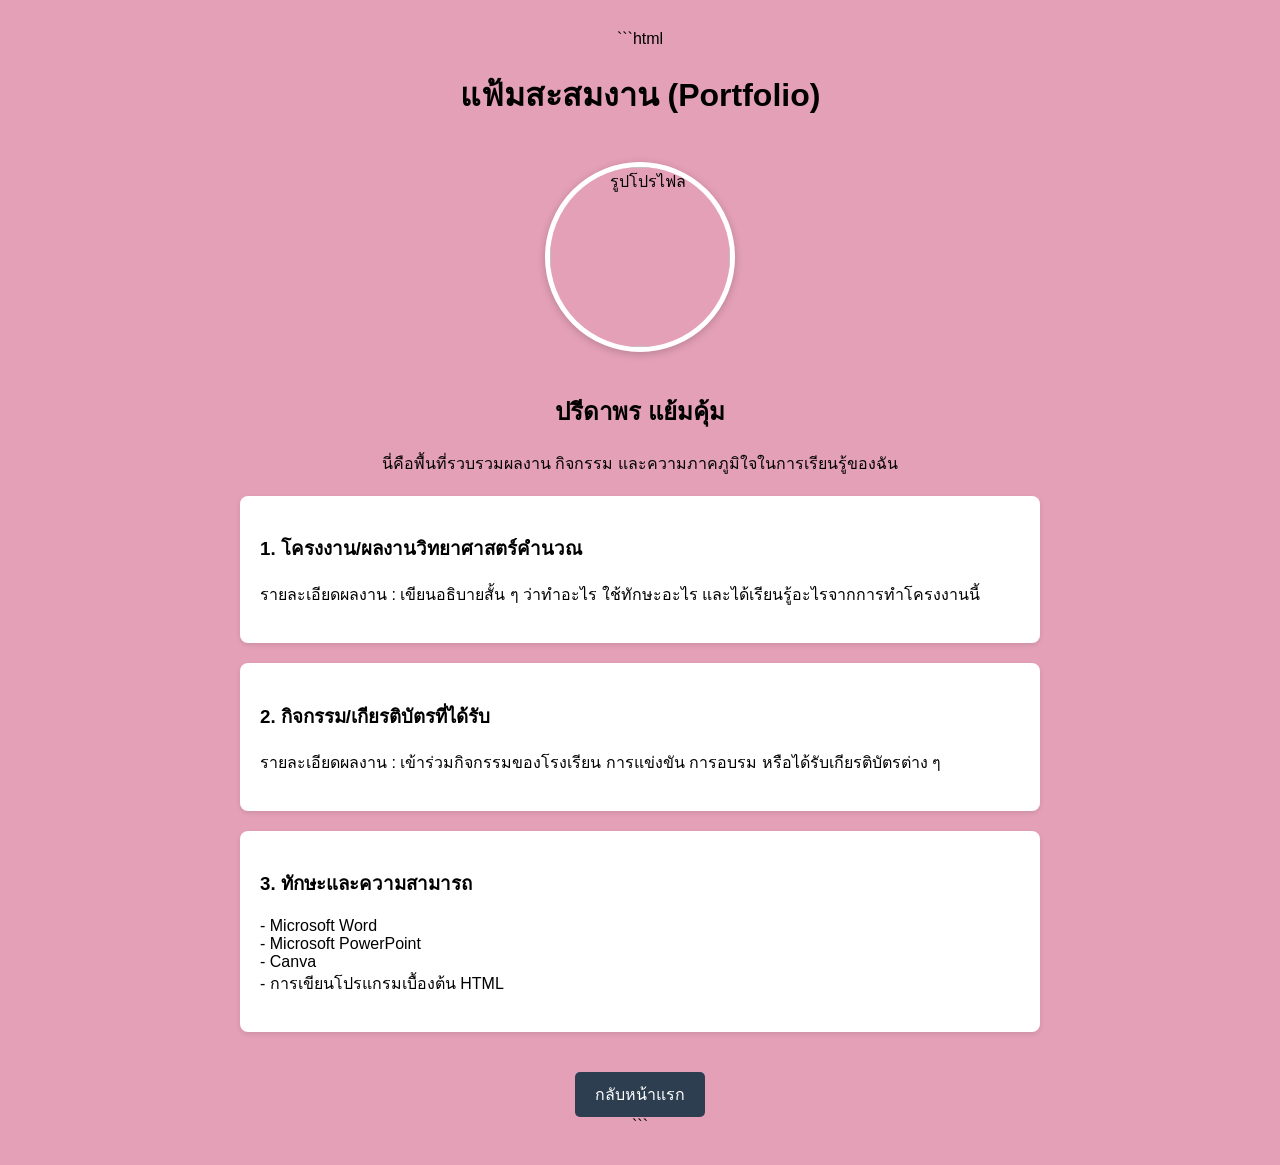
==== portfolio.html @ 38b05a78 "Update portfolio.html" ====
```html
<!DOCTYPE html>
<html lang="th">
<head>
<meta charset="UTF-8">
<meta name="viewport" content="width=device-width, initial-scale=1.0">
<title>แฟ้มสะสมงานของฉัน</title>

<style>
body {
    font-family: sans-serif;
    background-color: #E4A0B7;
    text-align: center;
    padding: 30px;
    margin: 0;
}

.container {
    max-width: 800px;
    margin: 0 auto;
}

.profile {
    width: 180px;
    height: 180px;
    border-radius: 50%;
    object-fit: cover;
    border: 5px solid white;
    box-shadow: 0 2px 8px rgba(0,0,0,0.2);
    margin: 20px 0;
}

.project-card {
    background: white;
    padding: 20px;
    margin: 20px 0;
    border-radius: 8px;
    box-shadow: 0 2px 5px rgba(0,0,0,0.1);
    text-align: left;
}

.btn {
    display: inline-block;
    background: #2c3e50;
    color: white;
    padding: 10px 20px;
    text-decoration: none;
    border-radius: 5px;
    margin-top: 20px;
}

.btn:hover {
    background: #34495e;
}
</style>

</head>
<body>

<div class="container">

    <h1>แฟ้มสะสมงาน (Portfolio)</h1>

    <!-- รูปโปรไฟล์ -->
    <img src="profile.jpg" alt="รูปโปรไฟล์" class="profile">

    <h2>ปรีดาพร แย้มคุ้ม</h2>

    <p>นี่คือพื้นที่รวบรวมผลงาน กิจกรรม และความภาคภูมิใจในการเรียนรู้ของฉัน</p>

    <!-- กล่องผลงานชิ้นที่ 1 -->
    <div class="project-card">
        <h3>1. โครงงาน/ผลงานวิทยาศาสตร์คำนวณ</h3>
        <p>
            รายละเอียดผลงาน : เขียนอธิบายสั้น ๆ ว่าทำอะไร
            ใช้ทักษะอะไร และได้เรียนรู้อะไรจากการทำโครงงานนี้
        </p>
    </div>

    <!-- กล่องผลงานชิ้นที่ 2 -->
    <div class="project-card">
        <h3>2. กิจกรรม/เกียรติบัตรที่ได้รับ</h3>
        <p>
            รายละเอียดผลงาน : เข้าร่วมกิจกรรมของโรงเรียน
            การแข่งขัน การอบรม หรือได้รับเกียรติบัตรต่าง ๆ
        </p>
    </div>

    <!-- กล่องผลงานชิ้นที่ 3 -->
    <div class="project-card">
        <h3>3. ทักษะและความสามารถ</h3>
        <p>
            - Microsoft Word<br>
            - Microsoft PowerPoint<br>
            - Canva<br>
            - การเขียนโปรแกรมเบื้องต้น HTML
        </p>
    </div>

    <!-- ปุ่มกลับหน้าแรก -->
    <a href="index.html" class="btn">กลับหน้าแรก</a>

</div>

</body>
</html>
```
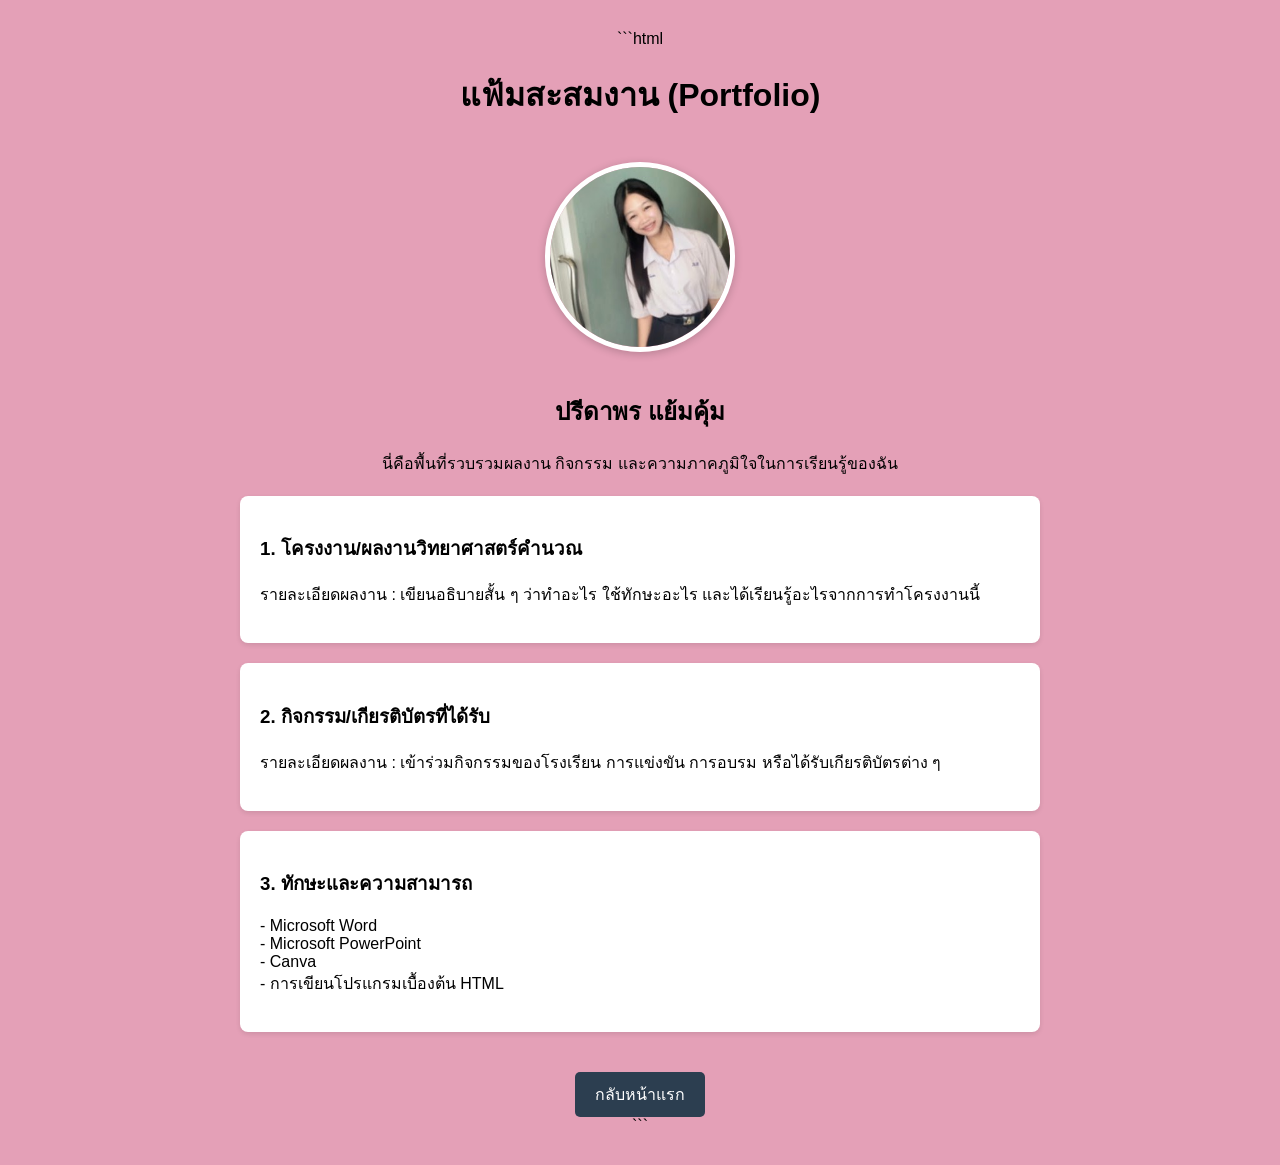
==== commit 9e0d503f: "Update portfolio.html" ====
--- a/portfolio.html
+++ b/portfolio.html
@@ -63,7 +63,7 @@
     <h1>แฟ้มสะสมงาน (Portfolio)</h1>
 
     <!-- รูปโปรไฟล์ -->
-    <img src="profile.jpg" alt="รูปโปรไฟล์" class="profile">
+    <img src="Screenshot 2026-06-16 113105.jpg" alt="รูปโปรไฟล์" class="profile">
 
     <h2>ปรีดาพร แย้มคุ้ม</h2>
 
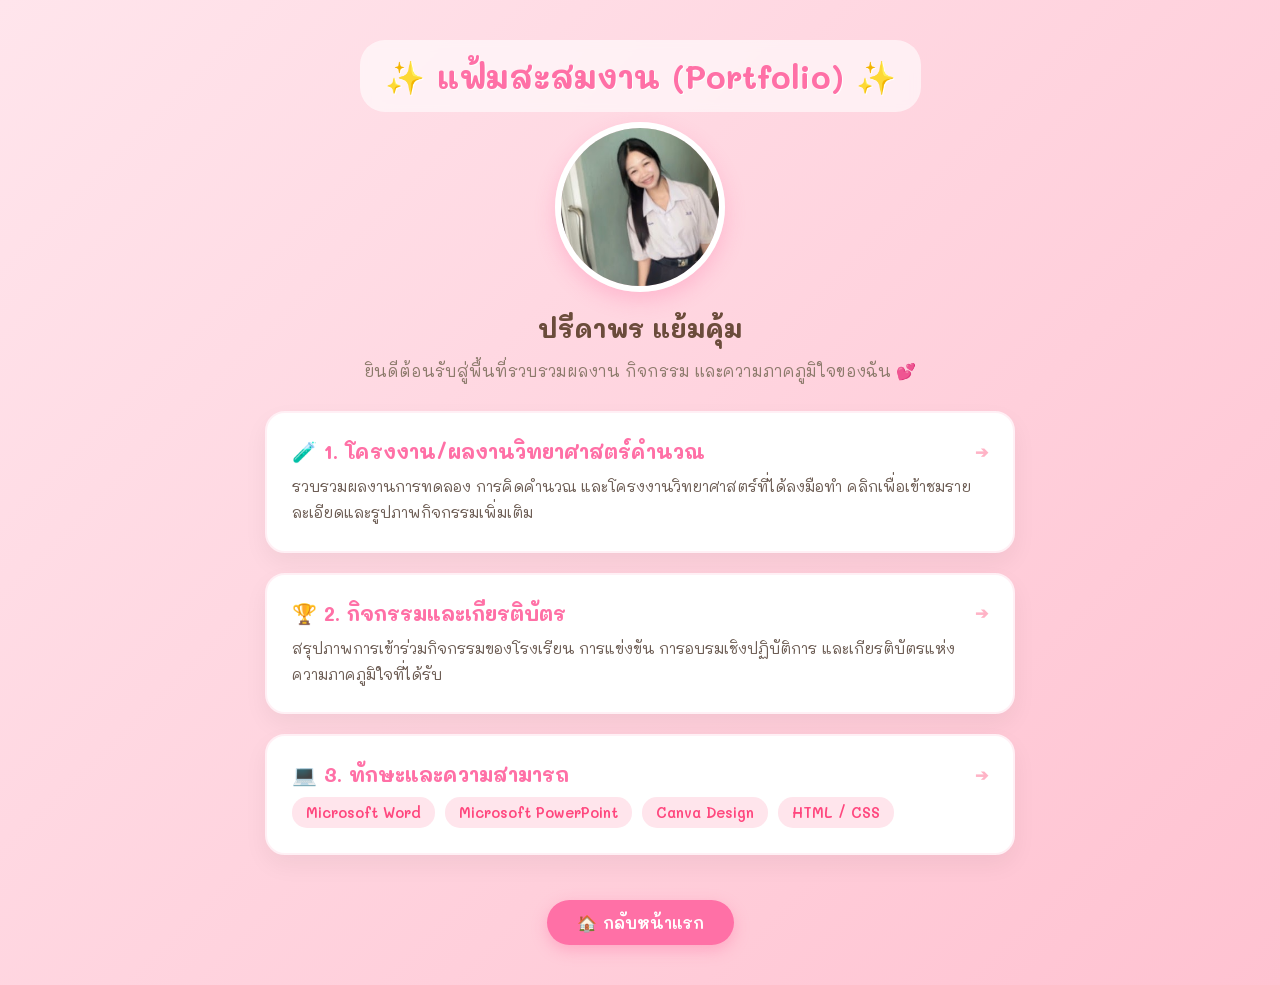
==== commit fe5702c5: "Update portfolio.html" ====
--- a/portfolio.html
+++ b/portfolio.html
@@ -1,57 +1,173 @@
-
-```html
 <!DOCTYPE html>
 <html lang="th">
 <head>
 <meta charset="UTF-8">
 <meta name="viewport" content="width=device-width, initial-scale=1.0">
-<title>แฟ้มสะสมงานของฉัน</title>
+<title>แฟ้มสะสมงานของฉัน ✨</title>
+
+<!-- นำเข้าฟอนต์น่ารัก Mali จาก Google Fonts -->
+<link rel="preconnect" href="https://fonts.googleapis.com">
+<link rel="preconnect" href="https://fonts.gstatic.com" crossorigin>
+<link href="https://fonts.googleapis.com/css2?family=Mali:wght@400;600;700&display=swap" rel="stylesheet">
 
 <style>
+* {
+    box-sizing: border-box;
+}
+
 body {
-    font-family: sans-serif;
-    background-color: #E4A0B7;
+    font-family: 'Mali', cursive, sans-serif;
+    background: linear-gradient(135deg, #FFE5EC 0%, #FFC2D1 100%);
+    color: #5A4B41;
     text-align: center;
-    padding: 30px;
+    padding: 40px 20px;
     margin: 0;
+    min-height: 100vh;
 }
 
 .container {
-    max-width: 800px;
+    max-width: 750px;
     margin: 0 auto;
 }
 
+/* ส่วนหัวข้อหลัก */
+.title-header {
+    background-color: rgba(255, 255, 255, 0.6);
+    padding: 15px 25px;
+    border-radius: 25px;
+    display: inline-block;
+    backdrop-filter: blur(5px);
+    margin-bottom: 10px;
+}
+
+h1 {
+    margin: 0;
+    color: #FF70A6;
+    font-size: 2rem;
+    text-shadow: 1px 1px 0px #fff;
+}
+
+.name {
+    color: #6B4C3B;
+    font-size: 1.6rem;
+    margin: 15px 0 5px 0;
+    font-weight: 700;
+}
+
+.subtitle {
+    color: #8C7A6B;
+    font-size: 1rem;
+    margin-bottom: 30px;
+}
+
+/* กรอบรูปโปรไฟล์น่ารักๆ */
+.profile-wrapper {
+    position: relative;
+    display: inline-block;
+}
+
 .profile {
-    width: 180px;
-    height: 180px;
+    width: 170px;
+    height: 170px;
     border-radius: 50%;
     object-fit: cover;
-    border: 5px solid white;
-    box-shadow: 0 2px 8px rgba(0,0,0,0.2);
+    border: 6px solid #FFFFFF;
+    box-shadow: 0 8px 20px rgba(255, 112, 166, 0.3);
+    transition: transform 0.3s ease;
+}
+
+.profile:hover {
+    transform: scale(1.05) rotate(3deg);
+}
+
+/* การ์ดผลงานที่คลิกได้ */
+.project-card {
+    background: #FFFFFF;
+    padding: 25px;
     margin: 20px 0;
-}
-
-.project-card {
-    background: white;
-    padding: 20px;
-    margin: 20px 0;
-    border-radius: 8px;
-    box-shadow: 0 2px 5px rgba(0,0,0,0.1);
+    border-radius: 20px;
+    box-shadow: 0 10px 25px rgba(0, 0, 0, 0.05);
+    border: 2px solid #FFF0F5;
     text-align: left;
-}
-
+    transition: all 0.3s cubic-bezier(0.25, 0.8, 0.25, 1);
+    position: relative;
+    display: block;
+    text-decoration: none;
+    color: inherit;
+    cursor: pointer;
+}
+
+/* เอฟเฟกต์เมื่อวางเมาส์บนการ์ด */
+.project-card:hover {
+    transform: translateY(-6px);
+    box-shadow: 0 15px 30px rgba(255, 112, 166, 0.2);
+    border-color: #FFB3C6;
+}
+
+.project-card h3 {
+    margin-top: 0;
+    margin-bottom: 10px;
+    color: #FF70A6;
+    font-size: 1.25rem;
+    display: flex;
+    align-items: center;
+    justify-content: space-between;
+}
+
+.project-card h3::after {
+    content: "➔";
+    font-size: 1rem;
+    color: #FFB3C6;
+    transition: transform 0.3s ease;
+}
+
+.project-card:hover h3::after {
+    transform: translateX(6px);
+    color: #FF70A6;
+}
+
+.project-card p {
+    margin: 0;
+    line-height: 1.7;
+    color: #6C5C53;
+    font-size: 0.95rem;
+}
+
+/* ส่วนแท็กทักษะ */
+.skills-list {
+    display: flex;
+    flex-wrap: wrap;
+    gap: 10px;
+    margin-top: 10px;
+}
+
+.skill-badge {
+    background-color: #FFE5EC;
+    color: #FF477E;
+    padding: 6px 14px;
+    border-radius: 15px;
+    font-size: 0.9rem;
+    font-weight: 600;
+}
+
+/* ปุ่มกดน่ารักๆ */
 .btn {
     display: inline-block;
-    background: #2c3e50;
+    background: #FF70A6;
     color: white;
-    padding: 10px 20px;
+    padding: 12px 30px;
     text-decoration: none;
-    border-radius: 5px;
-    margin-top: 20px;
+    border-radius: 25px;
+    margin-top: 25px;
+    font-weight: 600;
+    box-shadow: 0 5px 15px rgba(255, 112, 166, 0.4);
+    transition: all 0.3s ease;
 }
 
 .btn:hover {
-    background: #34495e;
+    background: #FF477E;
+    transform: translateY(-2px);
+    box-shadow: 0 8px 20px rgba(255, 71, 126, 0.4);
 }
 </style>
 
@@ -60,49 +176,50 @@
 
 <div class="container">
 
-    <h1>แฟ้มสะสมงาน (Portfolio)</h1>
+    <div class="title-header">
+        <h1>✨ แฟ้มสะสมงาน (Portfolio) ✨</h1>
+    </div>
 
     <!-- รูปโปรไฟล์ -->
-    <img src="Screenshot 2026-06-16 113105.jpg" alt="รูปโปรไฟล์" class="profile">
-
-    <h2>ปรีดาพร แย้มคุ้ม</h2>
-
-    <p>นี่คือพื้นที่รวบรวมผลงาน กิจกรรม และความภาคภูมิใจในการเรียนรู้ของฉัน</p>
-
-    <!-- กล่องผลงานชิ้นที่ 1 -->
-    <div class="project-card">
-        <h3>1. โครงงาน/ผลงานวิทยาศาสตร์คำนวณ</h3>
+    <div>
+        <img src="Screenshot 2026-06-16 113105.jpg" alt="รูปโปรไฟล์" class="profile">
+    </div>
+
+    <div class="name">ปรีดาพร แย้มคุ้ม</div>
+    <p class="subtitle">ยินดีต้อนรับสู่พื้นที่รวบรวมผลงาน กิจกรรม และความภาคภูมิใจของฉัน 💕</p>
+
+    <!-- กล่องผลงานชิ้นที่ 1 (ใส่ลิงก์ใน href="...") -->
+    <a href="project1.html" class="project-card">
+        <h3>🧪 1. โครงงาน/ผลงานวิทยาศาสตร์คำนวณ</h3>
         <p>
-            รายละเอียดผลงาน : เขียนอธิบายสั้น ๆ ว่าทำอะไร
-            ใช้ทักษะอะไร และได้เรียนรู้อะไรจากการทำโครงงานนี้
+            รวบรวมผลงานการทดลอง การคิดคำนวณ และโครงงานวิทยาศาสตร์ที่ได้ลงมือทำ คลิกเพื่อเข้าชมรายละเอียดและรูปภาพกิจกรรมเพิ่มเติม
         </p>
+    </a>
+
+    <!-- กล่องผลงานชิ้นที่ 2 (ใส่ลิงก์ใน href="...") -->
+    <a href="activities.html" class="project-card">
+        <h3>🏆 2. กิจกรรมและเกียรติบัตร</h3>
+        <p>
+            สรุปภาพการเข้าร่วมกิจกรรมของโรงเรียน การแข่งขัน การอบรมเชิงปฏิบัติการ และเกียรติบัตรแห่งความภาคภูมิใจที่ได้รับ
+        </p>
+    </a>
+
+    <!-- กล่องผลงานชิ้นที่ 3 -->
+    <div class="project-card" style="cursor: default;">
+        <h3 style="pointer-events: none;">💻 3. ทักษะและความสามารถ</h3>
+        <div class="skills-list">
+            <span class="skill-badge">Microsoft Word</span>
+            <span class="skill-badge">Microsoft PowerPoint</span>
+            <span class="skill-badge">Canva Design</span>
+            <span class="skill-badge">HTML / CSS</span>
+        </div>
     </div>
 
-    <!-- กล่องผลงานชิ้นที่ 2 -->
-    <div class="project-card">
-        <h3>2. กิจกรรม/เกียรติบัตรที่ได้รับ</h3>
-        <p>
-            รายละเอียดผลงาน : เข้าร่วมกิจกรรมของโรงเรียน
-            การแข่งขัน การอบรม หรือได้รับเกียรติบัตรต่าง ๆ
-        </p>
-    </div>
-
-    <!-- กล่องผลงานชิ้นที่ 3 -->
-    <div class="project-card">
-        <h3>3. ทักษะและความสามารถ</h3>
-        <p>
-            - Microsoft Word<br>
-            - Microsoft PowerPoint<br>
-            - Canva<br>
-            - การเขียนโปรแกรมเบื้องต้น HTML
-        </p>
-    </div>
-
     <!-- ปุ่มกลับหน้าแรก -->
-    <a href="index.html" class="btn">กลับหน้าแรก</a>
+    <a href="index.html" class="btn">🏠 กลับหน้าแรก</a>
 
 </div>
 
 </body>
 </html>
-```
+
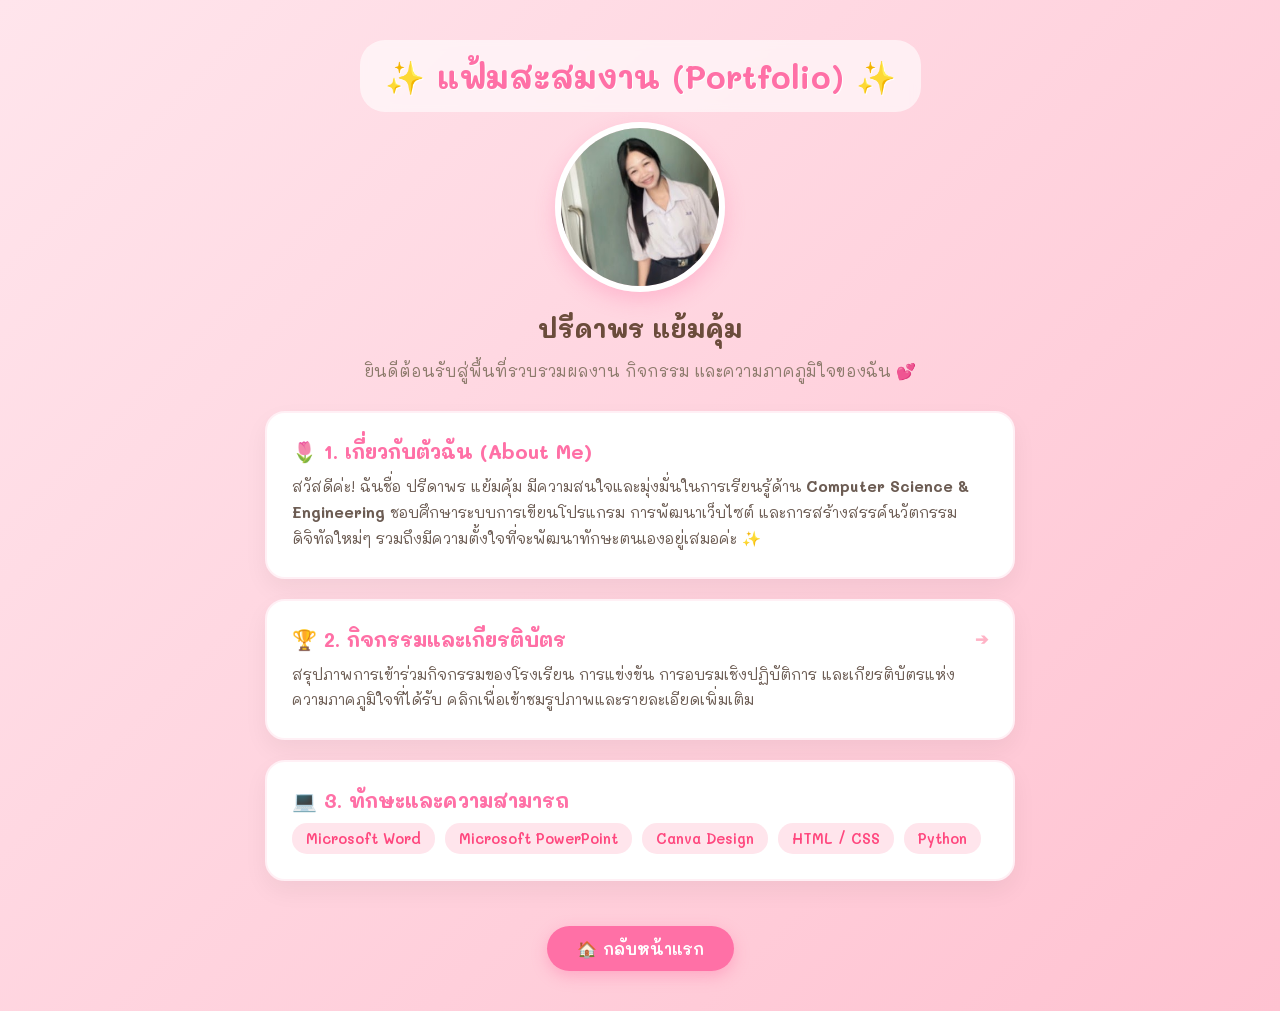
==== commit e4f06e0a: "Update portfolio.html" ====
--- a/portfolio.html
+++ b/portfolio.html
@@ -80,7 +80,7 @@
     transform: scale(1.05) rotate(3deg);
 }
 
-/* การ์ดผลงานที่คลิกได้ */
+/* การ์ดผลงานและข้อมูล */
 .project-card {
     background: #FFFFFF;
     padding: 25px;
@@ -94,14 +94,29 @@
     display: block;
     text-decoration: none;
     color: inherit;
+}
+
+/* การ์ดที่กดคลิกเชื่อมโยงได้ */
+.clickable {
     cursor: pointer;
 }
 
-/* เอฟเฟกต์เมื่อวางเมาส์บนการ์ด */
-.project-card:hover {
+.clickable:hover {
     transform: translateY(-6px);
     box-shadow: 0 15px 30px rgba(255, 112, 166, 0.2);
     border-color: #FFB3C6;
+}
+
+.clickable h3::after {
+    content: "➔";
+    font-size: 1rem;
+    color: #FFB3C6;
+    transition: transform 0.3s ease;
+}
+
+.clickable:hover h3::after {
+    transform: translateX(6px);
+    color: #FF70A6;
 }
 
 .project-card h3 {
@@ -112,18 +127,6 @@
     display: flex;
     align-items: center;
     justify-content: space-between;
-}
-
-.project-card h3::after {
-    content: "➔";
-    font-size: 1rem;
-    color: #FFB3C6;
-    transition: transform 0.3s ease;
-}
-
-.project-card:hover h3::after {
-    transform: translateX(6px);
-    color: #FF70A6;
 }
 
 .project-card p {
@@ -188,30 +191,31 @@
     <div class="name">ปรีดาพร แย้มคุ้ม</div>
     <p class="subtitle">ยินดีต้อนรับสู่พื้นที่รวบรวมผลงาน กิจกรรม และความภาคภูมิใจของฉัน 💕</p>
 
-    <!-- กล่องผลงานชิ้นที่ 1 (ใส่ลิงก์ใน href="...") -->
-    <a href="project1.html" class="project-card">
-        <h3>🧪 1. โครงงาน/ผลงานวิทยาศาสตร์คำนวณ</h3>
+    <!-- กล่องที่ 1: อธิบายเกี่ยวกับตัวเอง -->
+    <div class="project-card">
+        <h3>🌷 1. เกี่ยวกับตัวฉัน (About Me)</h3>
         <p>
-            รวบรวมผลงานการทดลอง การคิดคำนวณ และโครงงานวิทยาศาสตร์ที่ได้ลงมือทำ คลิกเพื่อเข้าชมรายละเอียดและรูปภาพกิจกรรมเพิ่มเติม
+            สวัสดีค่ะ! ฉันชื่อ ปรีดาพร แย้มคุ้ม มีความสนใจและมุ่งมั่นในการเรียนรู้ด้าน <strong>Computer Science & Engineering</strong> ชอบศึกษาระบบการเขียนโปรแกรม การพัฒนาเว็บไซต์ และการสร้างสรรค์นวัตกรรมดิจิทัลใหม่ๆ รวมถึงมีความตั้งใจที่จะพัฒนาทักษะตนเองอยู่เสมอค่ะ ✨
+        </p>
+    </div>
+
+    <!-- กล่องที่ 2: กิจกรรมและเกียรติบัตร (กดคลิกไปดูต่อได้) -->
+    <a href="activities.html" class="project-card clickable">
+        <h3>🏆 2. กิจกรรมและเกียรติบัตร</h3>
+        <p>
+            สรุปภาพการเข้าร่วมกิจกรรมของโรงเรียน การแข่งขัน การอบรมเชิงปฏิบัติการ และเกียรติบัตรแห่งความภาคภูมิใจที่ได้รับ คลิกเพื่อเข้าชมรูปภาพและรายละเอียดเพิ่มเติม
         </p>
     </a>
 
-    <!-- กล่องผลงานชิ้นที่ 2 (ใส่ลิงก์ใน href="...") -->
-    <a href="activities.html" class="project-card">
-        <h3>🏆 2. กิจกรรมและเกียรติบัตร</h3>
-        <p>
-            สรุปภาพการเข้าร่วมกิจกรรมของโรงเรียน การแข่งขัน การอบรมเชิงปฏิบัติการ และเกียรติบัตรแห่งความภาคภูมิใจที่ได้รับ
-        </p>
-    </a>
-
-    <!-- กล่องผลงานชิ้นที่ 3 -->
-    <div class="project-card" style="cursor: default;">
-        <h3 style="pointer-events: none;">💻 3. ทักษะและความสามารถ</h3>
+    <!-- กล่องที่ 3: ทักษะและความสามารถ -->
+    <div class="project-card">
+        <h3>💻 3. ทักษะและความสามารถ</h3>
         <div class="skills-list">
             <span class="skill-badge">Microsoft Word</span>
             <span class="skill-badge">Microsoft PowerPoint</span>
             <span class="skill-badge">Canva Design</span>
             <span class="skill-badge">HTML / CSS</span>
+            <span class="skill-badge">Python</span>
         </div>
     </div>
 
@@ -222,4 +226,3 @@
 
 </body>
 </html>
-
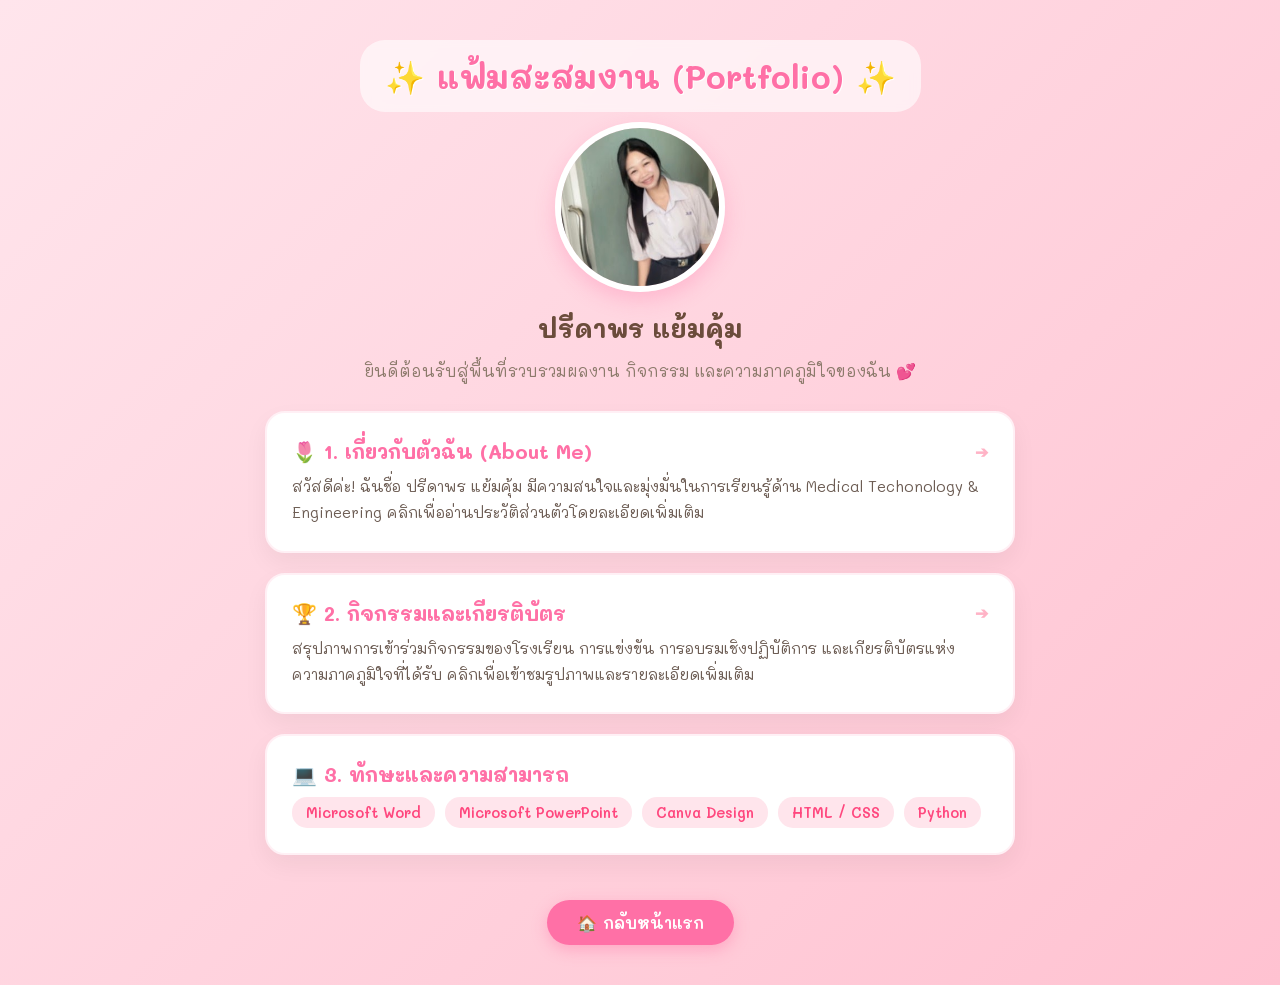
==== commit 92b15598: "Update portfolio.html" ====
--- a/portfolio.html
+++ b/portfolio.html
@@ -192,12 +192,12 @@
     <p class="subtitle">ยินดีต้อนรับสู่พื้นที่รวบรวมผลงาน กิจกรรม และความภาคภูมิใจของฉัน 💕</p>
 
     <!-- กล่องที่ 1: อธิบายเกี่ยวกับตัวเอง -->
-    <div class="project-card">
-        <h3>🌷 1. เกี่ยวกับตัวฉัน (About Me)</h3>
-        <p>
-            สวัสดีค่ะ! ฉันชื่อ ปรีดาพร แย้มคุ้ม มีความสนใจและมุ่งมั่นในการเรียนรู้ด้าน <strong>Computer Science & Engineering</strong> ชอบศึกษาระบบการเขียนโปรแกรม การพัฒนาเว็บไซต์ และการสร้างสรรค์นวัตกรรมดิจิทัลใหม่ๆ รวมถึงมีความตั้งใจที่จะพัฒนาทักษะตนเองอยู่เสมอค่ะ ✨
-        </p>
-    </div>
+<a href="about.html" class="project-card clickable">
+    <h3>🌷 1. เกี่ยวกับตัวฉัน (About Me)</h3>
+    <p>
+        สวัสดีค่ะ! ฉันชื่อ ปรีดาพร แย้มคุ้ม มีความสนใจและมุ่งมั่นในการเรียนรู้ด้าน Medical Techonology & Engineering คลิกเพื่ออ่านประวัติส่วนตัวโดยละเอียดเพิ่มเติม
+    </p>
+</a>
 
     <!-- กล่องที่ 2: กิจกรรมและเกียรติบัตร (กดคลิกไปดูต่อได้) -->
     <a href="activities.html" class="project-card clickable">
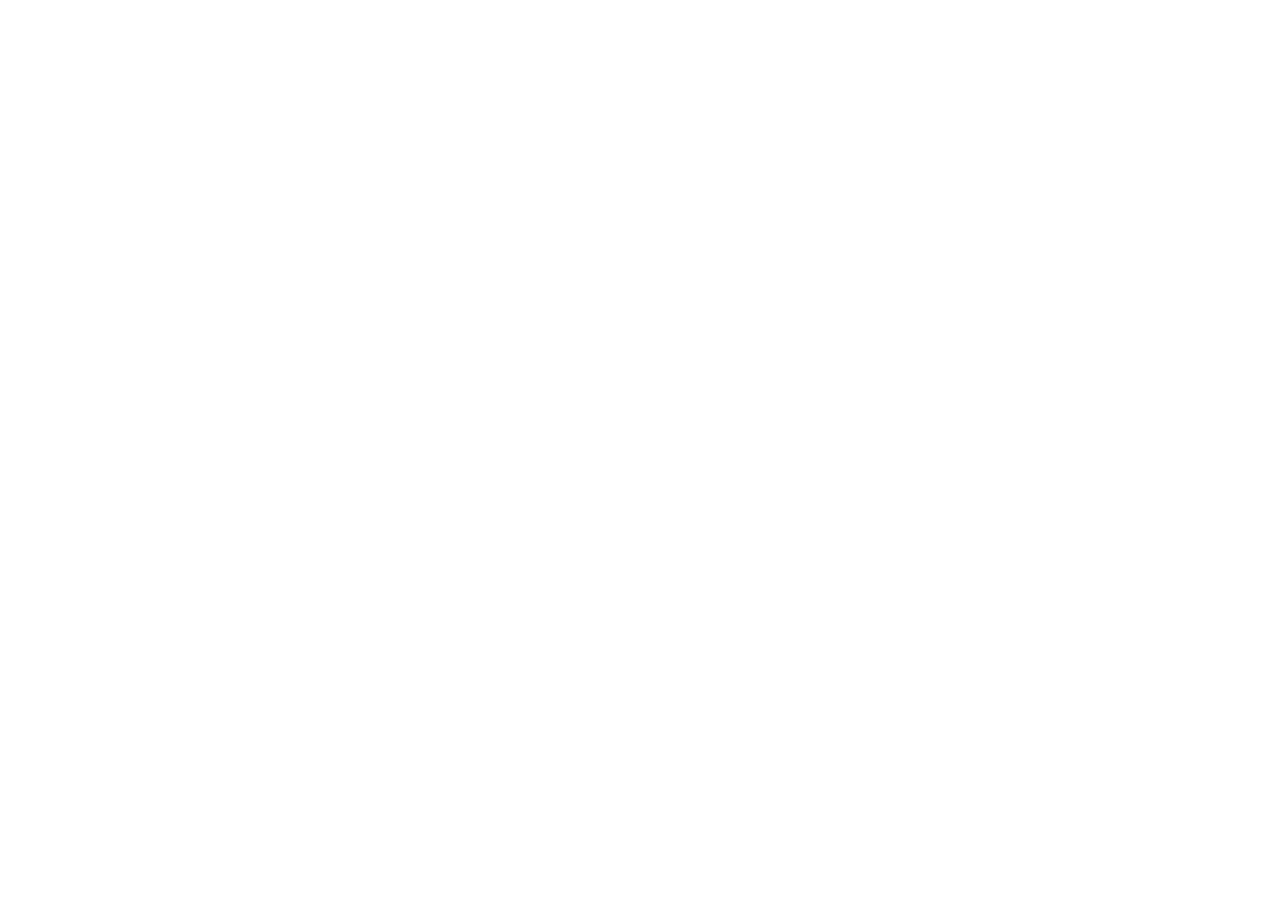
==== commit 8429cc91: "Create portfolio.html" ====
--- a/portfolio.html
+++ b/portfolio.html
@@ -3,226 +3,410 @@
 <head>
 <meta charset="UTF-8">
 <meta name="viewport" content="width=device-width, initial-scale=1.0">
-<title>แฟ้มสะสมงานของฉัน ✨</title>
-
-<!-- นำเข้าฟอนต์น่ารัก Mali จาก Google Fonts -->
+<title>ปรีดาพร — Portfolio ✨</title>
+
 <link rel="preconnect" href="https://fonts.googleapis.com">
 <link rel="preconnect" href="https://fonts.gstatic.com" crossorigin>
 <link href="https://fonts.googleapis.com/css2?family=Mali:wght@400;600;700&display=swap" rel="stylesheet">
 
 <style>
-* {
-    box-sizing: border-box;
-}
-
-body {
-    font-family: 'Mali', cursive, sans-serif;
-    background: linear-gradient(135deg, #FFE5EC 0%, #FFC2D1 100%);
-    color: #5A4B41;
-    text-align: center;
-    padding: 40px 20px;
-    margin: 0;
-    min-height: 100vh;
-}
-
-.container {
-    max-width: 750px;
-    margin: 0 auto;
-}
-
-/* ส่วนหัวข้อหลัก */
-.title-header {
-    background-color: rgba(255, 255, 255, 0.6);
-    padding: 15px 25px;
-    border-radius: 25px;
-    display: inline-block;
-    backdrop-filter: blur(5px);
-    margin-bottom: 10px;
-}
-
-h1 {
-    margin: 0;
-    color: #FF70A6;
-    font-size: 2rem;
-    text-shadow: 1px 1px 0px #fff;
-}
-
-.name {
-    color: #6B4C3B;
-    font-size: 1.6rem;
-    margin: 15px 0 5px 0;
-    font-weight: 700;
-}
-
-.subtitle {
-    color: #8C7A6B;
-    font-size: 1rem;
-    margin-bottom: 30px;
-}
-
-/* กรอบรูปโปรไฟล์น่ารักๆ */
-.profile-wrapper {
-    position: relative;
-    display: inline-block;
-}
-
-.profile {
-    width: 170px;
-    height: 170px;
-    border-radius: 50%;
-    object-fit: cover;
-    border: 6px solid #FFFFFF;
-    box-shadow: 0 8px 20px rgba(255, 112, 166, 0.3);
-    transition: transform 0.3s ease;
-}
-
-.profile:hover {
-    transform: scale(1.05) rotate(3deg);
-}
-
-/* การ์ดผลงานและข้อมูล */
-.project-card {
-    background: #FFFFFF;
-    padding: 25px;
-    margin: 20px 0;
-    border-radius: 20px;
-    box-shadow: 0 10px 25px rgba(0, 0, 0, 0.05);
-    border: 2px solid #FFF0F5;
-    text-align: left;
-    transition: all 0.3s cubic-bezier(0.25, 0.8, 0.25, 1);
-    position: relative;
-    display: block;
-    text-decoration: none;
-    color: inherit;
-}
-
-/* การ์ดที่กดคลิกเชื่อมโยงได้ */
-.clickable {
-    cursor: pointer;
-}
-
-.clickable:hover {
-    transform: translateY(-6px);
-    box-shadow: 0 15px 30px rgba(255, 112, 166, 0.2);
-    border-color: #FFB3C6;
-}
-
-.clickable h3::after {
-    content: "➔";
-    font-size: 1rem;
-    color: #FFB3C6;
-    transition: transform 0.3s ease;
-}
-
-.clickable:hover h3::after {
-    transform: translateX(6px);
-    color: #FF70A6;
-}
-
-.project-card h3 {
-    margin-top: 0;
-    margin-bottom: 10px;
-    color: #FF70A6;
-    font-size: 1.25rem;
-    display: flex;
-    align-items: center;
-    justify-content: space-between;
-}
-
-.project-card p {
-    margin: 0;
-    line-height: 1.7;
-    color: #6C5C53;
-    font-size: 0.95rem;
-}
-
-/* ส่วนแท็กทักษะ */
-.skills-list {
-    display: flex;
-    flex-wrap: wrap;
-    gap: 10px;
-    margin-top: 10px;
-}
-
-.skill-badge {
-    background-color: #FFE5EC;
-    color: #FF477E;
-    padding: 6px 14px;
-    border-radius: 15px;
-    font-size: 0.9rem;
-    font-weight: 600;
-}
-
-/* ปุ่มกดน่ารักๆ */
-.btn {
-    display: inline-block;
-    background: #FF70A6;
-    color: white;
-    padding: 12px 30px;
-    text-decoration: none;
-    border-radius: 25px;
-    margin-top: 25px;
-    font-weight: 600;
-    box-shadow: 0 5px 15px rgba(255, 112, 166, 0.4);
-    transition: all 0.3s ease;
-}
-
-.btn:hover {
-    background: #FF477E;
-    transform: translateY(-2px);
-    box-shadow: 0 8px 20px rgba(255, 71, 126, 0.4);
-}
-</style>
-
-</head>
-<body>
-
-<div class="container">
-
-    <div class="title-header">
-        <h1>✨ แฟ้มสะสมงาน (Portfolio) ✨</h1>
-    </div>
-
-    <!-- รูปโปรไฟล์ -->
-    <div>
-        <img src="Screenshot 2026-06-16 113105.jpg" alt="รูปโปรไฟล์" class="profile">
-    </div>
-
-    <div class="name">ปรีดาพร แย้มคุ้ม</div>
-    <p class="subtitle">ยินดีต้อนรับสู่พื้นที่รวบรวมผลงาน กิจกรรม และความภาคภูมิใจของฉัน 💕</p>
-
-    <!-- กล่องที่ 1: อธิบายเกี่ยวกับตัวเอง -->
-<a href="about.html" class="project-card clickable">
-    <h3>🌷 1. เกี่ยวกับตัวฉัน (About Me)</h3>
-    <p>
-        สวัสดีค่ะ! ฉันชื่อ ปรีดาพร แย้มคุ้ม มีความสนใจและมุ่งมั่นในการเรียนรู้ด้าน Medical Techonology & Engineering คลิกเพื่ออ่านประวัติส่วนตัวโดยละเอียดเพิ่มเติม
-    </p>
-</a>
-
-    <!-- กล่องที่ 2: กิจกรรมและเกียรติบัตร (กดคลิกไปดูต่อได้) -->
-    <a href="activities.html" class="project-card clickable">
-        <h3>🏆 2. กิจกรรมและเกียรติบัตร</h3>
-        <p>
-            สรุปภาพการเข้าร่วมกิจกรรมของโรงเรียน การแข่งขัน การอบรมเชิงปฏิบัติการ และเกียรติบัตรแห่งความภาคภูมิใจที่ได้รับ คลิกเพื่อเข้าชมรูปภาพและรายละเอียดเพิ่มเติม
-        </p>
-    </a>
-
-    <!-- กล่องที่ 3: ทักษะและความสามารถ -->
-    <div class="project-card">
-        <h3>💻 3. ทักษะและความสามารถ</h3>
-        <div class="skills-list">
-            <span class="skill-badge">Microsoft Word</span>
-            <span class="skill-badge">Microsoft PowerPoint</span>
-            <span class="skill-badge">Canva Design</span>
-            <span class="skill-badge">HTML / CSS</span>
-            <span class="skill-badge">Python</span>
-        </div>
-    </div>
-
-    <!-- ปุ่มกลับหน้าแรก -->
-    <a href="index.html" class="btn">🏠 กลับหน้าแรก</a>
-
+    :root{
+        --pink: #8B95DB;
+        --pink-deep: #5F63A8;
+        --pink-pale: #EEF0FC;
+        --pink-mid: #C7CBF0;
+        --mint: #8FC9AE;
+        --mint-pale: #E7F6EE;
+        --yellow: #F6D9A6;
+        --ink: #4A4658;
+        --ink-soft: #6E6A80;
+        --paper: #FFFFFF;
+    }
+
+    * { box-sizing: border-box; }
+
+    html { scroll-behavior: smooth; }
+
+    body {
+        font-family: 'Mali', cursive, sans-serif;
+        background: linear-gradient(120deg, #EEF0FC 0%, #F4F9F6 30%, #FBF6EC 60%, #EEF0FC 100%);
+        background-size: 300% 300%;
+        animation: bgShift 22s ease-in-out infinite;
+        color: var(--ink);
+        margin: 0;
+        overflow-x: hidden;
+    }
+    @keyframes bgShift {
+        0%, 100% { background-position: 0% 50%; }
+        50% { background-position: 100% 50%; }
+    }
+    @media (prefers-reduced-motion: reduce) {
+        body { animation: none; }
+    }
+
+    /* ---------- floating background blobs ---------- */
+    .blob {
+        position: fixed;
+        border-radius: 50%;
+        filter: blur(2px);
+        opacity: 0.5;
+        z-index: 0;
+        animation: float 9s ease-in-out infinite;
+    }
+    .blob.b1 { width: 90px; height: 90px; background: var(--mint); top: 8%; left: 6%; animation-duration: 10s; }
+    .blob.b2 { width: 50px; height: 50px; background: var(--yellow); top: 65%; left: 4%; animation-duration: 7s; animation-delay: 1s; }
+    .blob.b3 { width: 70px; height: 70px; background: var(--pink-mid); top: 20%; right: 7%; animation-duration: 8s; animation-delay: 0.5s; }
+    .blob.b4 { width: 40px; height: 40px; background: var(--mint); bottom: 12%; right: 10%; animation-duration: 11s; }
+    @keyframes float {
+        0%, 100% { transform: translateY(0) translateX(0) rotate(0deg); }
+        50% { transform: translateY(-24px) translateX(12px) rotate(10deg); }
+    }
+    @media (prefers-reduced-motion: reduce) {
+        .blob { animation: none; }
+    }
+    @media (max-width: 700px) {
+        .blob { display: none; }
+    }
+
+    section { position: relative; z-index: 1; padding: 70px 20px; }
+
+    /* ---------- nav ---------- */
+    nav {
+        position: sticky;
+        top: 0;
+        z-index: 10;
+        display: flex;
+        justify-content: center;
+        gap: 6px;
+        padding: 14px 10px;
+        background: rgba(244, 246, 251, 0.85);
+        backdrop-filter: blur(6px);
+        border-bottom: 2px dashed var(--pink-mid);
+        flex-wrap: wrap;
+    }
+    nav a {
+        text-decoration: none;
+        color: var(--pink-deep);
+        font-weight: 600;
+        font-size: 15px;
+        padding: 8px 16px;
+        border-radius: 20px;
+        transition: background 0.25s ease, transform 0.2s ease;
+    }
+    nav a:hover { background: var(--pink-pale); transform: translateY(-2px); }
+
+    /* ---------- hero ---------- */
+    .hero {
+        text-align: center;
+        padding-top: 60px;
+        padding-bottom: 40px;
+    }
+    .avatar-wrap {
+        position: relative;
+        width: 160px;
+        height: 160px;
+        margin: 0 auto 20px;
+    }
+    .avatar-ring {
+        position: absolute;
+        inset: -10px;
+        border: 3px dashed var(--pink);
+        border-radius: 50%;
+        animation: spin 16s linear infinite;
+    }
+    @keyframes spin { to { transform: rotate(360deg); } }
+    .avatar {
+        width: 100%;
+        height: 100%;
+        border-radius: 50%;
+        background: linear-gradient(160deg, var(--mint-pale), var(--pink-pale));
+        display: flex;
+        align-items: center;
+        justify-content: center;
+        overflow: hidden;
+        border: 5px solid #fff;
+        box-shadow: 0 10px 26px rgba(139, 149, 219, 0.22);
+    }
+    .avatar img {
+        width: 100%;
+        height: 100%;
+        object-fit: cover;
+    }
+    .icon-welcome { font-size: 2.2rem; animation: bounce 2.4s ease-in-out infinite; }
+    @keyframes bounce { 0%,100% { transform: translateY(0); } 50% { transform: translateY(-8px); } }
+
+    .hero h1 {
+        color: var(--pink-deep);
+        font-size: 2.1rem;
+        margin: 14px 0 6px;
+        text-shadow: 1px 1px 0 #fff;
+    }
+    .hero .role {
+        display: inline-block;
+        background: var(--mint-pale);
+        color: #2F8E89;
+        font-weight: 600;
+        padding: 6px 18px;
+        border-radius: 20px;
+        font-size: 15px;
+        margin-bottom: 18px;
+    }
+    .hero p.tag {
+        max-width: 480px;
+        margin: 0 auto;
+        font-size: 16px;
+        line-height: 1.8;
+        color: var(--ink-soft);
+    }
+
+    .scroll-hint {
+        margin-top: 30px;
+        font-size: 13px;
+        color: var(--pink);
+        animation: bounce 2s ease-in-out infinite;
+    }
+
+    /* ---------- reveal on scroll ---------- */
+    .reveal {
+        opacity: 0;
+        transform: translateY(24px);
+        transition: opacity 0.7s ease, transform 0.7s ease;
+    }
+    .reveal.in-view {
+        opacity: 1;
+        transform: translateY(0);
+    }
+
+    /* ---------- section headers ---------- */
+    .section-title {
+        text-align: center;
+        color: var(--pink-deep);
+        font-size: 1.6rem;
+        margin-bottom: 8px;
+    }
+    .section-sub {
+        text-align: center;
+        color: var(--ink-soft);
+        font-size: 14px;
+        margin-bottom: 36px;
+    }
+
+    .wrap { max-width: 920px; margin: 0 auto; }
+
+    /* ---------- about card ---------- */
+    .about-card {
+        background: var(--paper);
+        border-radius: 30px;
+        border: 3px solid var(--pink-pale);
+        box-shadow: 0 10px 25px rgba(139, 149, 219, 0.14);
+        padding: 34px 30px;
+        max-width: 560px;
+        margin: 0 auto;
+        text-align: center;
+        transition: transform 0.3s ease, box-shadow 0.3s ease;
+< truncated lines 207-545 >
+        <p>ชอบเรียนรู้สิ่งใหม่ ๆ ที่ผสานความรู้ด้านการแพทย์เข้ากับเทคโนโลยี และอยากสร้างสิ่งที่ช่วยเหลือผู้คนได้จริง 🌸</p>
+        <p>นี่คือเว็บไซต์แรกของฉันที่โฮสต์บน GitHub Pages! 🚀</p>
+    </div>
+</section>
+
+<section id="skills">
+    <h2 class="section-title reveal">ทักษะของฉัน 🧠</h2>
+    <p class="section-sub reveal">สิ่งที่กำลังฝึกฝนและพัฒนาอยู่เสมอ</p>
+    <div class="skills-grid">
+        <div class="skill-chip reveal" style="--fill:85%">
+            <span class="emoji">🩺</span>
+            <span class="name">ความรู้ด้านการแพทย์</span>
+            <div class="skill-bar-bg"><div class="skill-bar-fill"></div></div>
+        </div>
+        <div class="skill-chip reveal" style="--fill:70%">
+            <span class="emoji">💻</span>
+            <span class="name">พื้นฐานการเขียนโค้ด</span>
+            <div class="skill-bar-bg"><div class="skill-bar-fill"></div></div>
+        </div>
+        <div class="skill-chip reveal" style="--fill:75%">
+            <span class="emoji">🔬</span>
+            <span class="name">งานวิจัย & วิเคราะห์</span>
+            <div class="skill-bar-bg"><div class="skill-bar-fill"></div></div>
+        </div>
+        <div class="skill-chip reveal" style="--fill:90%">
+            <span class="emoji">🎨</span>
+            <span class="name">ออกแบบ/ความคิดสร้างสรรค์</span>
+            <div class="skill-bar-bg"><div class="skill-bar-fill"></div></div>
+        </div>
+        <div class="skill-chip reveal" style="--fill:80%">
+            <span class="emoji">🗣️</span>
+            <span class="name">การสื่อสาร & นำเสนอ</span>
+            <div class="skill-bar-bg"><div class="skill-bar-fill"></div></div>
+        </div>
+        <div class="skill-chip reveal" style="--fill:65%">
+            <span class="emoji">🤝</span>
+            <span class="name">ทำงานเป็นทีม</span>
+            <div class="skill-bar-bg"><div class="skill-bar-fill"></div></div>
+        </div>
+    </div>
+</section>
+
+<section id="projects">
+    <h2 class="section-title reveal">เกียรติบัตรของฉัน 📜</h2>
+    <p class="section-sub reveal">คลิกที่การ์ดเพื่อดูรูปเกียรติบัตรแบบเต็ม พร้อมคำอธิบาย</p>
+
+    <div class="cert-tabs reveal">
+        <button class="cert-tab active" data-filter="all">✨ ทั้งหมด</button>
+        <button class="cert-tab" data-filter="training">📘 การอบรม</button>
+        <button class="cert-tab" data-filter="volunteer">💗 จิตอาสา</button>
+        <button class="cert-tab" data-filter="competition">🏆 การแข่งขัน</button>
+    </div>
+
+    <div class="wrap">
+
+        <div class="cert-group cat-training" data-group="training">
+            <h3 class="cert-group-title reveal"><span class="dot"></span> เกียรติบัตรการอบรม</h3>
+            <div class="projects-grid">
+                <div class="project-card reveal" data-cat="training"
+                     data-img="training-1.jpg"
+                     data-badge="📘 เกียรติบัตรการอบรม"
+                     data-title="ฝึกปฏิบัติงาน กลุ่มงานการพยาบาล โรงพยาบาลบ้านบึง"
+                     data-desc="หนังสือรับรองว่า นางสาวปรีดาพร แย้มคุ้ม ได้ผ่านการฝึกปฏิบัติงานที่กลุ่มงานการพยาบาล โรงพยาบาลบ้านบึง ซึ่งเป็นโรงพยาบาลของรัฐบาล ระหว่างวันที่ 1, 5-8 พฤษภาคม 2569 และผ่านการประเมินผลการปฏิบัติงานจริง ออกให้ ณ วันที่ 14 พฤษภาคม พ.ศ. 2569 โดยผู้อำนวยการโรงพยาบาลบ้านบึง">
+                    <div class="project-thumb t1">📘</div>
+                    <div class="project-body">
+                        <h3>ฝึกปฏิบัติงาน โรงพยาบาลบ้านบึง</h3>
+                        <p>ผ่านการฝึกปฏิบัติงานที่กลุ่มงานการพยาบาล โรงพยาบาลบ้านบึง และผ่านการประเมินผลการปฏิบัติงานจริง</p>
+                        <div class="project-tags"><span>Training</span><span>Nursing</span></div>
+                    </div>
+                </div>
+            </div>
+        </div>
+
+        <div class="cert-group cat-volunteer" data-group="volunteer">
+            <h3 class="cert-group-title reveal"><span class="dot"></span> เกียรติบัตรจิตอาสา</h3>
+            <div class="projects-grid">
+                <div class="project-card reveal" data-cat="volunteer"
+                     data-img="volunteer-1.jpg"
+                     data-badge="💗 เกียรติบัตรจิตอาสา"
+                     data-title="นักเรียนจิตอาสา งานมหกรรมวิชาการ"
+                     data-desc="โรงเรียนบ้านบึง “อุตสาหกรรมนุเคราะห์” มอบเกียรติบัตรฉบับนี้ไว้เพื่อแสดงว่า นางสาวปรีดาพร แย้มคุ้ม เป็นนักเรียนจิตอาสาในงานมหกรรมวิชาการ “ทักษะสร้างสุข วิชาการสร้างงาน เปิดบ้านสู่ EEC” ให้ไว้ ณ วันที่ 20 กุมภาพันธ์ 2568">
+                    <div class="project-thumb t2">💗</div>
+                    <div class="project-body">
+                        <h3>นักเรียนจิตอาสา งานมหกรรมวิชาการ</h3>
+                        <p>จิตอาสาในงานมหกรรมวิชาการ “ทักษะสร้างสุข วิชาการสร้างงาน เปิดบ้านสู่ EEC” โรงเรียนบ้านบึง</p>
+                        <div class="project-tags"><span>Volunteer</span><span>Academic Fair</span></div>
+                    </div>
+                </div>
+                <div class="project-card reveal" data-cat="volunteer"
+                     data-img="volunteer-2.jpg"
+                     data-badge="💗 เกียรติบัตรจิตอาสา"
+                     data-title="วิทยากรดำเนินงาน สัปดาห์คณิตศาสตร์สู่ความเป็นเลิศ"
+                     data-desc="โรงเรียนบ้านบึง “อุตสาหกรรมนุเคราะห์” มอบเกียรติบัตรฉบับนี้ไว้เพื่อแสดงว่า นางสาวปรีดาพร แย้มคุ้ม เป็นวิทยากรดำเนินงานกิจกรรมสัปดาห์คณิตศาสตร์สู่ความเป็นเลิศ ประจำปีการศึกษา 2567 วันที่ 23-25 กรกฎาคม พ.ศ. 2567 ให้ไว้ ณ วันที่ 25 กรกฎาคม พ.ศ. 2567">
+                    <div class="project-thumb t2">💗</div>
+                    <div class="project-body">
+                        <h3>วิทยากรดำเนินงาน สัปดาห์คณิตศาสตร์ฯ</h3>
+                        <p>วิทยากรดำเนินงานกิจกรรมสัปดาห์คณิตศาสตร์สู่ความเป็นเลิศ ประจำปีการศึกษา 2567 โรงเรียนบ้านบึง</p>
+                        <div class="project-tags"><span>Volunteer</span><span>Math Week</span></div>
+                    </div>
+                </div>
+            </div>
+        </div>
+
+        <div class="cert-group cat-competition" data-group="competition">
+            <h3 class="cert-group-title reveal"><span class="dot"></span> เกียรติบัตรเข้าร่วมการแข่งขัน</h3>
+            <div class="wrap">
+                <p class="reveal" style="text-align:center; color: var(--ink-soft); font-size:14px; padding: 20px; background: var(--pink-pale); border-radius: 18px;">
+                    🏆 ยังไม่มีเกียรติบัตรในหมวดนี้ — ส่งรูปเกียรติบัตรการแข่งขันเพิ่มเติมได้ทุกเมื่อ
+                </p>
+            </div>
+        </div>
+
+    </div>
+</section>
+
+<div class="cert-modal" id="certModal">
+    <div class="cert-modal-box">
+        <button class="cert-modal-close" id="certModalClose">&times;</button>
+        <img class="cert-modal-img" id="certModalImg" src="" alt="เกียรติบัตร">
+        <span class="cert-modal-badge" id="certModalBadge"></span>
+        <h3 id="certModalTitle"></h3>
+        <p id="certModalDesc"></p>
+    </div>
 </div>
+
+<section id="contact">
+    <h2 class="section-title reveal">ติดต่อฉัน 💌</h2>
+    <p class="section-sub reveal">ยินดีพูดคุยและแลกเปลี่ยนเสมอ</p>
+    <div class="contact-card reveal">
+        <p>หากสนใจพูดคุย ทำงานร่วมกัน หรืออยากทักทาย ติดต่อมาได้เลยนะคะ 🌸</p>
+        <div class="contact-links">
+            <a href="mailto:your-email@example.com" class="btn">📧 อีเมล</a>
+            <a href="index.html" class="btn outline">🏠 กลับหน้าแรก</a>
+        </div>
+    </div>
+</section>
+
+<footer>
+    made with 💕 by ปรีดาพร &middot; hosted on GitHub Pages
+</footer>
+
+<script>
+    const revealEls = document.querySelectorAll('.reveal');
+    const observer = new IntersectionObserver((entries) => {
+        entries.forEach(entry => {
+            if (entry.isIntersecting) {
+                entry.target.classList.add('in-view');
+            }
+        });
+    }, { threshold: 0.15 });
+    revealEls.forEach(el => observer.observe(el));
+
+    // certificate category filter
+    const tabs = document.querySelectorAll('.cert-tab');
+    const groups = document.querySelectorAll('.cert-group');
+    tabs.forEach(tab => {
+        tab.addEventListener('click', () => {
+            tabs.forEach(t => t.classList.remove('active'));
+            tab.classList.add('active');
+            const filter = tab.dataset.filter;
+            groups.forEach(group => {
+                if (filter === 'all' || group.dataset.group === filter) {
+                    group.style.display = '';
+                } else {
+                    group.style.display = 'none';
+                }
+            });
+        });
+    });
+
+    // certificate click-to-view modal
+    const certModal = document.getElementById('certModal');
+    const certModalImg = document.getElementById('certModalImg');
+    const certModalBadge = document.getElementById('certModalBadge');
+    const certModalTitle = document.getElementById('certModalTitle');
+    const certModalDesc = document.getElementById('certModalDesc');
+    const certModalClose = document.getElementById('certModalClose');
+
+    document.querySelectorAll('.project-card[data-cat]').forEach(card => {
+        card.addEventListener('click', () => {
+            certModalImg.src = card.dataset.img;
+            certModalImg.alt = card.dataset.title || 'เกียรติบัตร';
+            certModalBadge.textContent = card.dataset.badge || '';
+            certModalTitle.textContent = card.dataset.title || '';
+            certModalDesc.textContent = card.dataset.desc || '';
+            certModal.classList.add('open');
+            document.body.style.overflow = 'hidden';
+        });
+    });
+
+    function closeCertModal() {
+        certModal.classList.remove('open');
+        document.body.style.overflow = '';
+    }
+    certModalClose.addEventListener('click', closeCertModal);
+    certModal.addEventListener('click', (e) => {
+        if (e.target === certModal) closeCertModal();
+    });
+    document.addEventListener('keydown', (e) => {
+        if (e.key === 'Escape') closeCertModal();
+    });
+</script>
 
 </body>
 </html>
